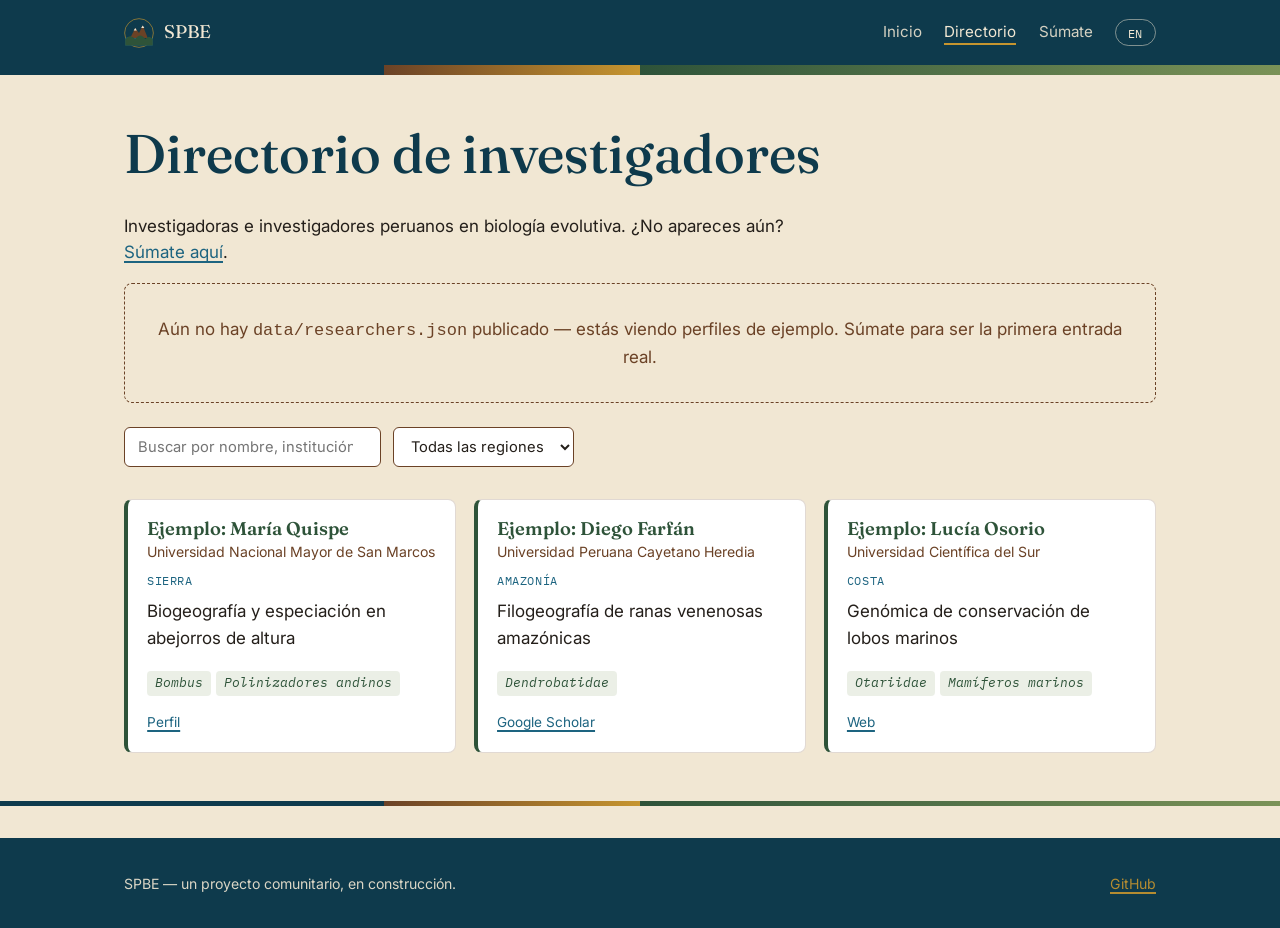
==== directorio.html @ 72bce115 "Add files via upload" ====
<!DOCTYPE html>
<html lang="es">
<head>
<meta charset="UTF-8">
<meta name="viewport" content="width=device-width, initial-scale=1.0">
<title>Directorio — SPBE</title>
<link rel="preconnect" href="https://fonts.googleapis.com">
<link href="https://fonts.googleapis.com/css2?family=Fraunces:ital,wght@0,400;0,500;0,600;1,500&family=Inter:wght@400;500;600;700&family=IBM+Plex+Mono:ital@0;1&display=swap" rel="stylesheet">
<link rel="stylesheet" href="assets/style.css">
</head>
<body>

<header class="site-header">
  <div class="wrap">
    <a class="brand" href="index.html">
      <img class="brand-mark" src="assets/logo.svg" alt="">
      <span>SPBE</span>
    </a>
    <nav class="site-nav">
      <a href="index.html" data-lang="es">Inicio</a>
      <a href="index.html" data-lang="en">Home</a>
      <a href="directorio.html" class="active" data-lang="es">Directorio</a>
      <a href="directorio.html" class="active" data-lang="en">Directory</a>
      <a href="unirse.html" data-lang="es">Súmate</a>
      <a href="unirse.html" data-lang="en">Join</a>
      <button id="lang-toggle" type="button">EN</button>
    </nav>
  </div>
</header>
<div class="region-band"></div>

<main>
  <section>
    <div class="wrap">
      <h1 data-lang="es">Directorio de investigadores</h1>
      <h1 data-lang="en">Researcher directory</h1>
      <p data-lang="es">Investigadoras e investigadores peruanos en biología evolutiva. ¿No apareces aún? <a href="unirse.html">Súmate aquí</a>.</p>
      <p data-lang="en">Peruvian researchers in evolutionary biology. Not listed yet? <a href="unirse.html">Add yourself</a>.</p>

      <div id="dir-sample-notice" class="empty-state" style="display:none; margin-bottom:1.5rem;">
        <span data-lang="es">Aún no hay <code>data/researchers.json</code> publicado — estás viendo perfiles de ejemplo. Súmate para ser la primera entrada real.</span>
        <span data-lang="en">No <code>data/researchers.json</code> published yet — you're seeing sample profiles. Join to be the first real entry.</span>
      </div>

      <div class="dir-controls">
        <input id="dir-search" type="search" placeholder="Buscar por nombre, institución, taxón..."
               data-placeholder-es="Buscar por nombre, institución, taxón..."
               data-placeholder-en="Search by name, institution, taxon...">
        <select id="dir-region">
          <option value="" data-label-es="Todas las regiones" data-label-en="All regions">Todas las regiones</option>
          <option value="Costa">Costa</option>
          <option value="Sierra">Sierra</option>
          <option value="Amazonía">Amazonía</option>
        </select>
      </div>

      <div id="dir-grid" class="dir-grid"></div>
    </div>
  </section>
</main>

<div class="region-band thin"></div>
<footer>
  <div class="wrap">
    <span data-lang="es">SPBE — un proyecto comunitario, en construcción.</span>
    <span data-lang="en">SPBE — a community project, under construction.</span>
    <a data-repo-link href="#" target="_blank" rel="noopener">GitHub</a>
  </div>
</footer>

<script src="assets/main.js"></script>
</body>
</html>
---- assets/style.css ----
/* =========================================================
   SPBE — Sociedad Peruana de Biología Evolutiva
   Design tokens: three regions of Peru as one motif —
   Costa (sea deep blue) · Sierra (Andes brown/gold) · Selva (rainforest green)
   ========================================================= */

:root {
  /* Color: named after what they represent, not generic swatch names */
  --sea-deep:     #0E3A4C;  /* Pacific at dusk — dark backgrounds, header */
  --sea-mid:      #1D6480;  /* shallow coastal water — links, secondary accents */
  --forest:       #2E5339;  /* rainforest canopy — primary actions, headings */
  --forest-light: #7A9257;  /* cloud-forest moss — tags, hovers */
  --andes-brown:  #6B4226;  /* high-Andes soil — borders, rules */
  --gold:         #C6952F;  /* Inca gold — sparing highlight only */
  --sand:         #F1E7D3;  /* altiplano paper — page background */
  --sand-deep:    #E4D5B7;  /* card background, slightly deeper sand */
  --ink:          #241F1A;  /* warm near-black — body text */

  --font-display: "Fraunces", "Iowan Old Style", serif;
  --font-body: "Inter", -apple-system, BlinkMacSystemFont, sans-serif;
  --font-mono: "IBM Plex Mono", ui-monospace, monospace;

  --max-w: 1080px;
}

* { box-sizing: border-box; }

html { scroll-behavior: smooth; }

@media (prefers-reduced-motion: reduce) {
  html { scroll-behavior: auto; }
  * { animation-duration: 0.001ms !important; transition-duration: 0.001ms !important; }
}

body {
  margin: 0;
  background: var(--sand);
  color: var(--ink);
  font-family: var(--font-body);
  line-height: 1.55;
  font-size: 17px;
}

h1, h2, h3 {
  font-family: var(--font-display);
  font-weight: 600;
  color: var(--sea-deep);
  line-height: 1.15;
  margin: 0 0 0.5em;
}

h1 { font-size: clamp(2.1rem, 5vw, 3.4rem); font-weight: 500; }
h2 { font-size: clamp(1.5rem, 3vw, 2rem); }
h3 { font-size: 1.15rem; color: var(--forest); }

p { margin: 0 0 1em; max-width: 62ch; }

a { color: var(--sea-mid); text-decoration-thickness: 1.5px; text-underline-offset: 3px; }
a:hover { color: var(--forest); }

a:focus-visible, button:focus-visible, input:focus-visible, select:focus-visible, textarea:focus-visible {
  outline: 3px solid var(--gold);
  outline-offset: 2px;
}

.wrap {
  max-width: var(--max-w);
  margin: 0 auto;
  padding: 0 1.5rem;
}

/* ---------- Header ---------- */

.site-header {
  background: var(--sea-deep);
  color: var(--sand);
  padding: 1.1rem 0;
}

.site-header .wrap {
  display: flex;
  align-items: center;
  justify-content: space-between;
  gap: 1rem;
  flex-wrap: wrap;
}

.brand {
  display: flex;
  align-items: center;
  gap: 0.6rem;
  color: var(--sand);
  text-decoration: none;
  font-family: var(--font-display);
  font-size: 1.15rem;
  letter-spacing: 0.01em;
}
.brand:hover { color: var(--gold); }

.brand-mark {
  width: 30px;
  height: 30px;
  flex-shrink: 0;
}

nav.site-nav { display: flex; gap: 1.4rem; align-items: center; }
nav.site-nav a {
  color: var(--sand);
  opacity: 0.88;
  font-size: 0.95rem;
  text-decoration: none;
  border-bottom: 2px solid transparent;
}
nav.site-nav a:hover, nav.site-nav a.active {
  opacity: 1;
  border-color: var(--gold);
  color: var(--sand);
}

#lang-toggle {
  background: transparent;
  border: 1.5px solid rgba(241,231,211,0.5);
  color: var(--sand);
  border-radius: 999px;
  padding: 0.3rem 0.75rem;
  font-family: var(--font-mono);
  font-size: 0.78rem;
  letter-spacing: 0.04em;
  cursor: pointer;
}
#lang-toggle:hover { border-color: var(--gold); color: var(--gold); }

/* ---------- Signature motif: Costa · Sierra · Selva band ---------- */

.region-band {
  height: 10px;
  width: 100%;
  background: linear-gradient(
    90deg,
    var(--sea-deep) 0%, var(--sea-deep) 30%,
    var(--andes-brown) 30%, var(--gold) 50%,
    var(--forest) 50%, var(--forest-light) 100%
  );
}

.region-band.thin { height: 5px; }

.region-labels {
  display: flex;
  justify-content: space-between;
  font-family: var(--font-mono);
  font-size: 0.72rem;
  letter-spacing: 0.08em;
  text-transform: uppercase;
  color: var(--andes-brown);
  opacity: 0.75;
  padding: 0.35rem 0.1rem 0;
}

/* ---------- Hero ---------- */

.hero {
  padding: 4.5rem 0 3rem;
}

.hero .eyebrow {
  font-family: var(--font-mono);
  font-size: 0.8rem;
  letter-spacing: 0.12em;
  text-transform: uppercase;
  color: var(--forest);
  margin-bottom: 1rem;
  display: inline-block;
}

.hero h1 em {
  font-style: italic;
  color: var(--forest);
}

.hero .lead {
  font-size: 1.2rem;
  max-width: 60ch;
  color: var(--ink);
}

.hero-actions {
  display: flex;
  gap: 1rem;
  margin-top: 1.8rem;
  flex-wrap: wrap;
}

/* ---------- Buttons ---------- */

.btn {
  display: inline-flex;
  align-items: center;
  gap: 0.5rem;
  padding: 0.75rem 1.4rem;
  border-radius: 6px;
  font-weight: 600;
  font-size: 0.95rem;
  text-decoration: none;
  border: 1.5px solid transparent;
  cursor: pointer;
  transition: transform 0.12s ease, background 0.15s ease;
}
.btn:hover { transform: translateY(-1px); }

.btn-primary { background: var(--forest); color: var(--sand); }
.btn-primary:hover { background: #24422c; color: var(--sand); }

.btn-outline {
  background: transparent;
  border-color: var(--sea-deep);
  color: var(--sea-deep);
}
.btn-outline:hover { background: var(--sea-deep); color: var(--sand); }

/* ---------- Sections ---------- */

section { padding: 3rem 0; }

.section-alt {
  background: var(--sand-deep);
  border-top: 1px solid rgba(107,66,38,0.15);
  border-bottom: 1px solid rgba(107,66,38,0.15);
}

.two-col {
  display: grid;
  grid-template-columns: 1fr 1fr;
  gap: 2.5rem;
  align-items: start;
}

@media (max-width: 720px) {
  .two-col { grid-template-columns: 1fr; }
}

.card {
  background: #fff;
  border: 1px solid rgba(107,66,38,0.18);
  border-radius: 10px;
  padding: 1.4rem 1.5rem;
}

/* ---------- Directory ---------- */

.dir-controls {
  display: flex;
  gap: 0.8rem;
  flex-wrap: wrap;
  margin: 1.5rem 0 2rem;
}

.dir-controls input, .dir-controls select {
  font-family: var(--font-body);
  padding: 0.55rem 0.8rem;
  border: 1.5px solid var(--andes-brown);
  border-radius: 6px;
  background: #fff;
  color: var(--ink);
  font-size: 0.92rem;
}

.dir-grid {
  display: grid;
  grid-template-columns: repeat(auto-fill, minmax(260px, 1fr));
  gap: 1.1rem;
}

.researcher-card {
  background: #fff;
  border: 1px solid rgba(107,66,38,0.2);
  border-left: 4px solid var(--forest);
  border-radius: 8px;
  padding: 1.1rem 1.2rem;
}

.researcher-card h3 { margin-bottom: 0.15rem; }

.researcher-card .inst {
  font-size: 0.88rem;
  color: var(--andes-brown);
  margin-bottom: 0.6rem;
}

.researcher-card .taxa {
  font-family: var(--font-mono);
  font-style: italic;
  font-size: 0.82rem;
  color: var(--forest);
  background: rgba(122,146,87,0.15);
  display: inline-block;
  padding: 0.15rem 0.5rem;
  border-radius: 4px;
  margin: 0.15rem 0.3rem 0.15rem 0;
}

.researcher-card .region-tag {
  font-family: var(--font-mono);
  font-size: 0.72rem;
  text-transform: uppercase;
  letter-spacing: 0.05em;
  color: var(--sea-mid);
}

.researcher-card .links a {
  font-size: 0.85rem;
  margin-right: 0.8rem;
}

.empty-state, .error-state {
  border: 1.5px dashed var(--andes-brown);
  border-radius: 8px;
  padding: 2rem;
  text-align: center;
  color: var(--andes-brown);
}

/* ---------- Steps (join page) ---------- */

.steps {
  counter-reset: step;
  padding: 0;
  list-style: none;
  display: grid;
  gap: 1.2rem;
}

.steps li {
  position: relative;
  padding-left: 3rem;
  background: #fff;
  border: 1px solid rgba(107,66,38,0.18);
  border-radius: 8px;
  padding: 1rem 1.3rem 1rem 3rem;
}

.steps li::before {
  counter-increment: step;
  content: counter(step);
  position: absolute;
  left: 0.9rem;
  top: 1rem;
  font-family: var(--font-mono);
  font-weight: 700;
  color: var(--forest);
}

/* ---------- Footer ---------- */

footer {
  background: var(--sea-deep);
  color: var(--sand);
  padding: 2.2rem 0;
  margin-top: 2rem;
}
footer a { color: var(--gold); }
footer .wrap { display: flex; justify-content: space-between; flex-wrap: wrap; gap: 1rem; font-size: 0.88rem; opacity: 0.9; }

/* ---------- Utility: language visibility ---------- */

[data-lang="en"] { display: none; }
html[lang="en"] [data-lang="es"] { display: none; }
html[lang="en"] [data-lang="en"] { display: initial; }
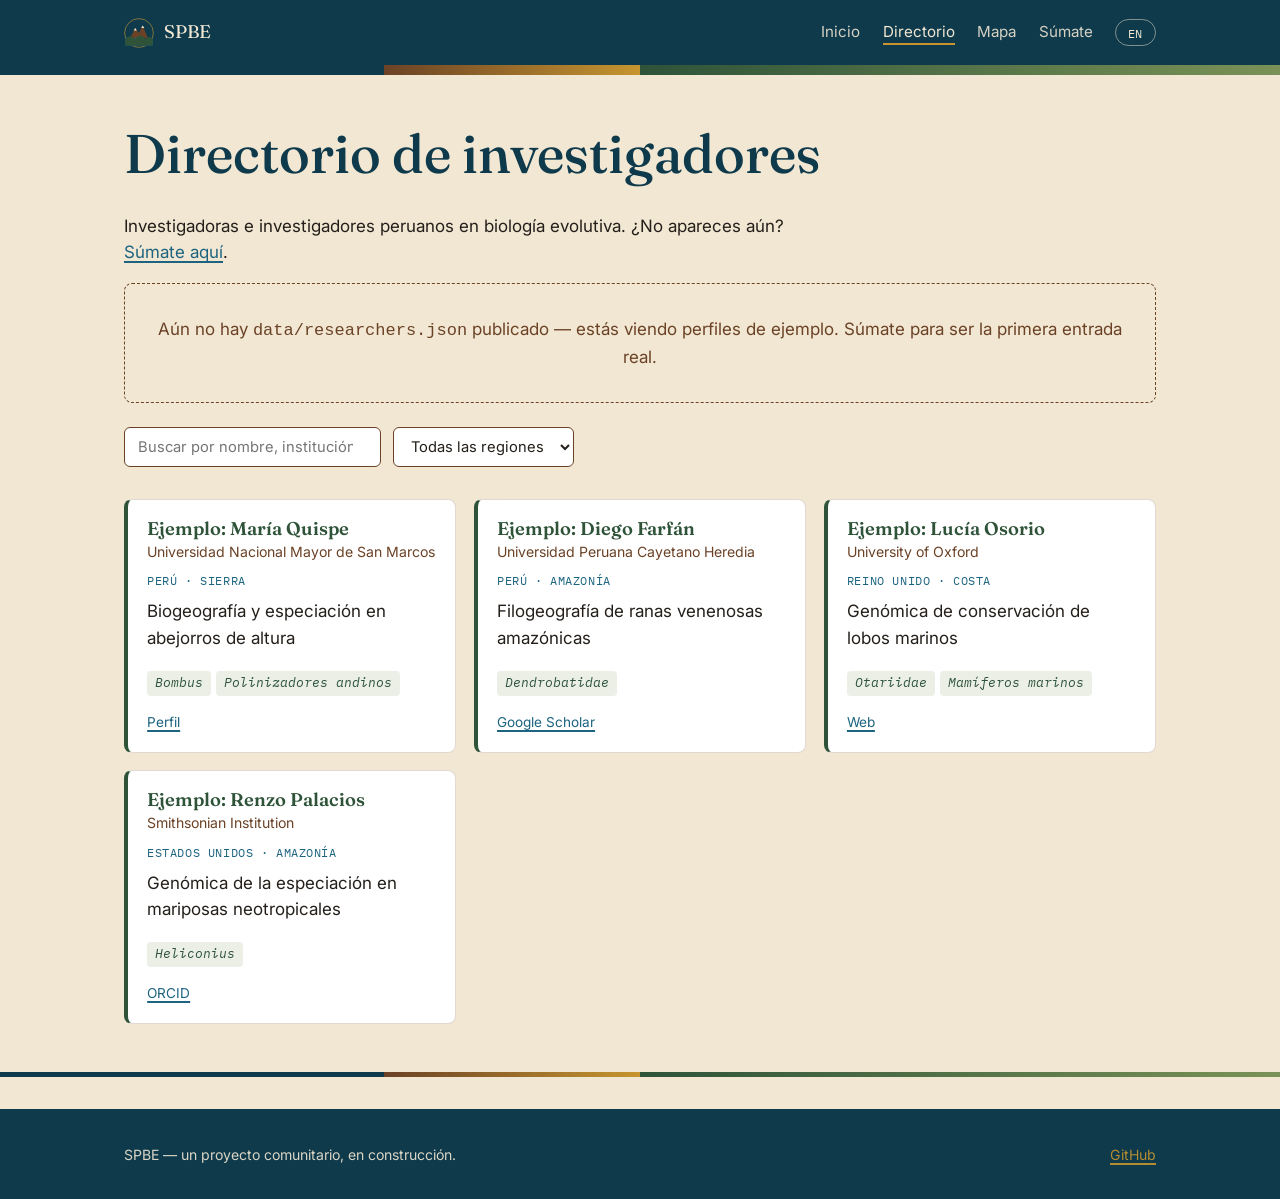
==== commit 92b532f3: "Add files via upload Just updating to add a map of member locations. We want peruvian researchers al" ====
--- a/directorio.html
+++ b/directorio.html
@@ -21,6 +21,8 @@
       <a href="index.html" data-lang="en">Home</a>
       <a href="directorio.html" class="active" data-lang="es">Directorio</a>
       <a href="directorio.html" class="active" data-lang="en">Directory</a>
+      <a href="mapa.html" data-lang="es">Mapa</a>
+      <a href="mapa.html" data-lang="en">Map</a>
       <a href="unirse.html" data-lang="es">Súmate</a>
       <a href="unirse.html" data-lang="en">Join</a>
       <button id="lang-toggle" type="button">EN</button>
@@ -68,6 +70,9 @@
   </div>
 </footer>
 
+<script src="assets/countries.js"></script>
+<script src="assets/directory-data.js"></script>
 <script src="assets/main.js"></script>
 </body>
 </html>
+
--- a/assets/style.css
+++ b/assets/style.css
@@ -350,6 +350,45 @@
   color: var(--forest);
 }
 
+/* ---------- Map ---------- */
+
+#map {
+  height: 480px;
+  width: 100%;
+  border-radius: 10px;
+  border: 1px solid rgba(107,66,38,0.25);
+  margin-top: 1.5rem;
+  background: var(--sand-deep);
+}
+
+.spbe-pin span {
+  display: block;
+  width: 14px;
+  height: 14px;
+  border-radius: 50%;
+  background: var(--gold);
+  border: 2px solid var(--sea-deep);
+  box-shadow: 0 0 0 3px rgba(198,149,47,0.25);
+}
+
+.leaflet-popup-content-wrapper {
+  background: #fff;
+  color: var(--ink);
+  border-radius: 8px;
+  font-family: var(--font-body);
+}
+.leaflet-popup-content { font-size: 0.88rem; line-height: 1.4; margin: 0.7rem 0.9rem; }
+.leaflet-popup-content strong { font-family: var(--font-display); color: var(--sea-deep); }
+.leaflet-popup-content .map-popup-inst { color: var(--andes-brown); }
+.leaflet-popup-content .map-popup-country {
+  font-family: var(--font-mono);
+  font-size: 0.72rem;
+  text-transform: uppercase;
+  letter-spacing: 0.05em;
+  color: var(--sea-mid);
+}
+.leaflet-popup-tip { background: #fff; }
+
 /* ---------- Footer ---------- */
 
 footer {
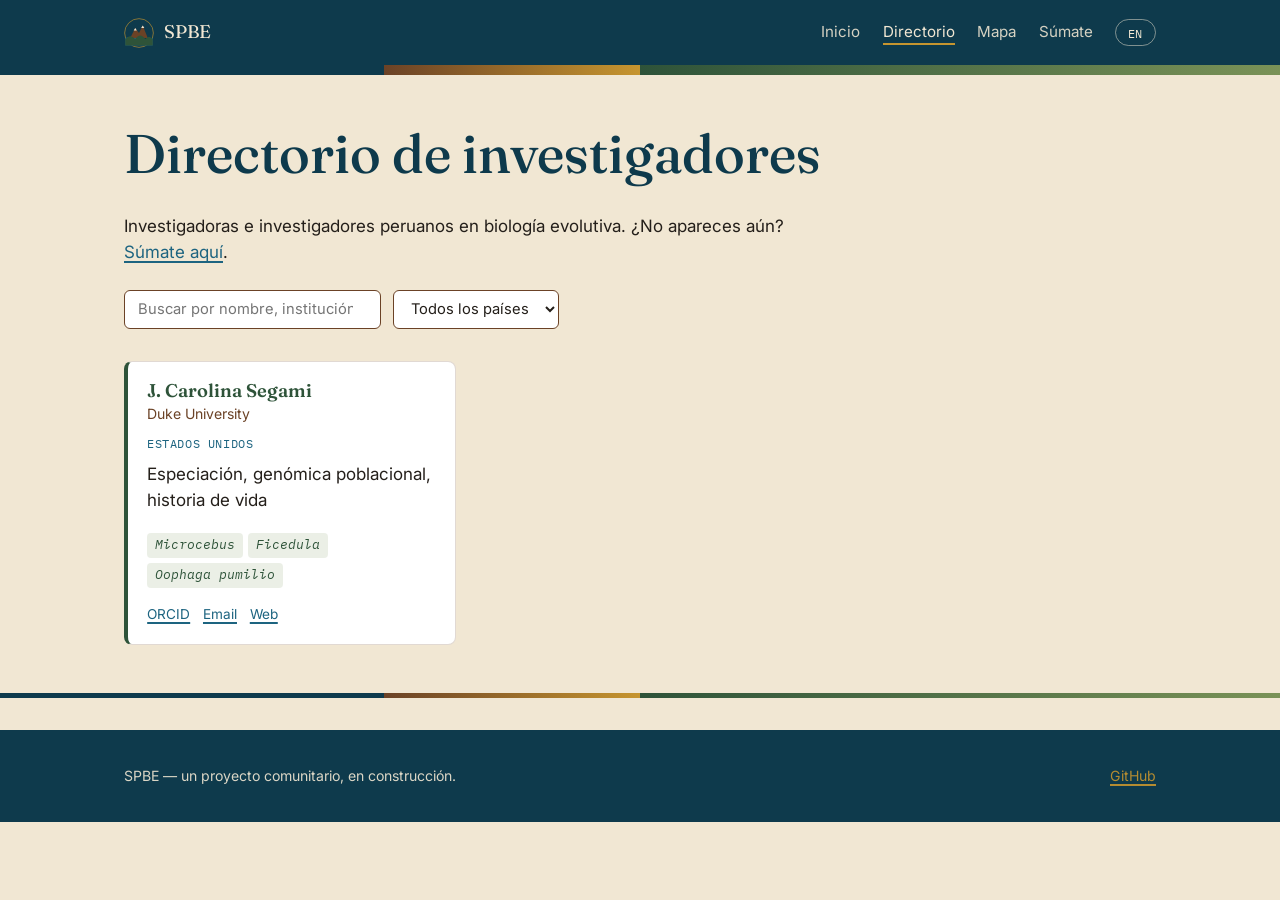
==== commit db314891: "Replace region select with country select in directorio.html" ====
--- a/directorio.html
+++ b/directorio.html
@@ -48,11 +48,9 @@
         <input id="dir-search" type="search" placeholder="Buscar por nombre, institución, taxón..."
                data-placeholder-es="Buscar por nombre, institución, taxón..."
                data-placeholder-en="Search by name, institution, taxon...">
-        <select id="dir-region">
-          <option value="" data-label-es="Todas las regiones" data-label-en="All regions">Todas las regiones</option>
-          <option value="Costa">Costa</option>
-          <option value="Sierra">Sierra</option>
-          <option value="Amazonía">Amazonía</option>
+                <select id="dir-country">
+          <option value="" data-label-es="Todos los países" data-label-en="All countries">Todos los países</option>
+          <!-- Country options are added automatically by main.js, based on who's actually in the directory. -->
         </select>
       </div>
 
--- a/assets/style.css
+++ b/assets/style.css
@@ -359,6 +359,14 @@
   border: 1px solid rgba(107,66,38,0.25);
   margin-top: 1.5rem;
   background: var(--sand-deep);
+  overflow: hidden;
+}
+
+/* Tint the raw OpenStreetMap tiles toward the site's warm sand/forest
+   palette instead of their default blue/green. Markers and popups sit in
+   a different pane, so they're unaffected. */
+#map .leaflet-tile-pane {
+  filter: sepia(25%) saturate(65%) brightness(1.04) hue-rotate(-6deg);
 }
 
 .spbe-pin span {
